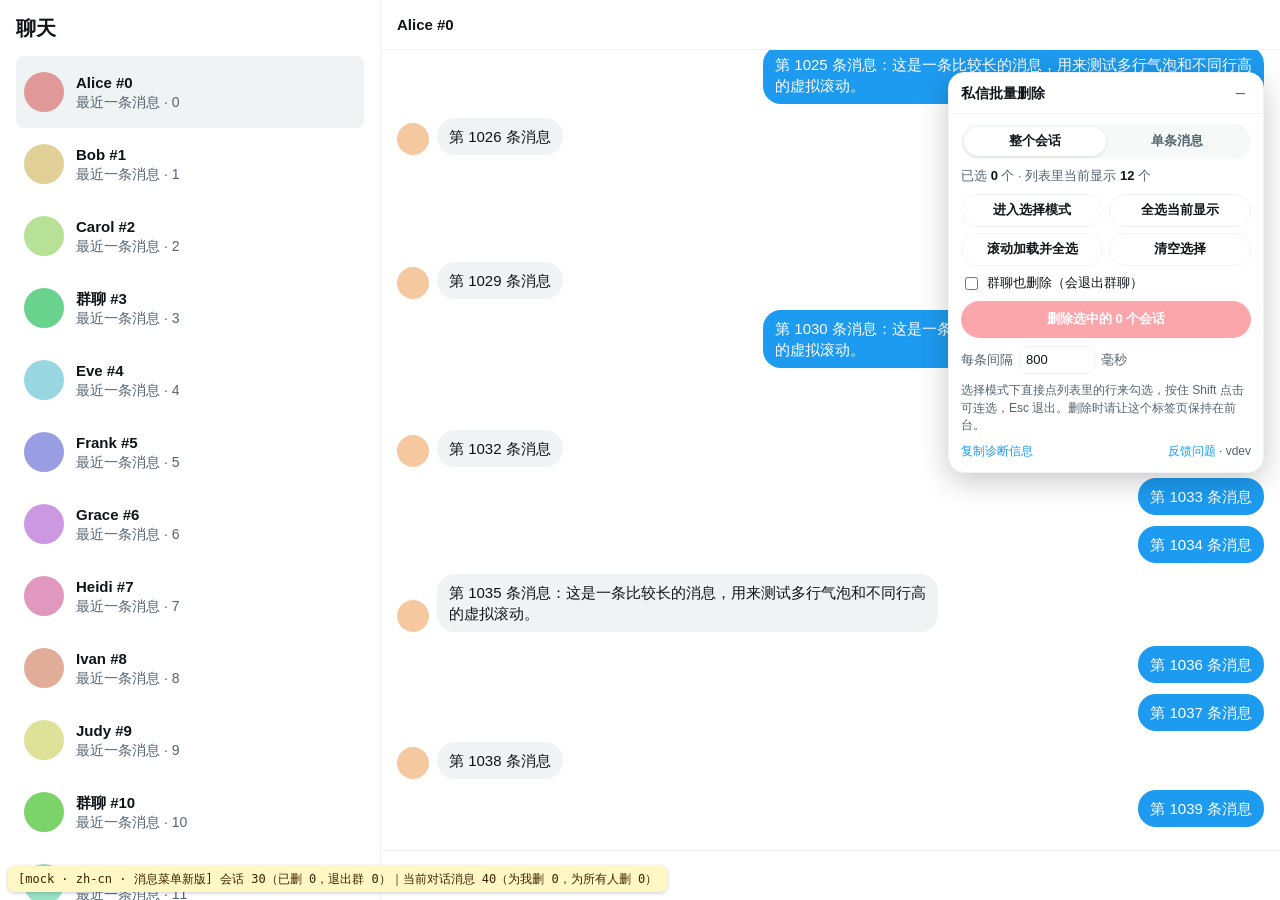
==== test/mock-xchat.html @ 30261ecd "Initial release: DM Bulk Delete for X v1.0.0 Chrome extension and userscript that bulk-delete X (Twi" ====
<!doctype html>
<!-- 本地测试页：仿 X Chat 的页面结构，并按 manifest 里的顺序加载扩展脚本。
     data-xbd-force 让面板在非 /i/chat 路径下也显示。用法见 README。 -->
<html lang="zh-CN" data-xbd-force>
  <head>
    <meta charset="utf-8" />
    <title>Mock X Chat</title>
    <style>
      body { margin: 0; background: #fff; } /* 和 x.com 一样给 body 设背景色，面板据此判断深浅色 */
      html.dim body { background: #15202b; }
      #mock-status { position: fixed; left: 8px; bottom: 8px; z-index: 10; max-width: 70vw; padding: 4px 10px; border-radius: 6px;
        background: #fff8c5; color: #3b2300; font: 12px/1.5 ui-monospace, Menlo, monospace; box-shadow: 0 1px 4px rgba(0,0,0,.2); }
    </style>
  </head>
  <body>
    <div id="chat-host"></div>
    <div id="mock-status"></div>
    <script src="mock-xchat.js"></script>
    <script>
      // 默认按 manifest 顺序加载扩展源码；?userscript 改为加载打包好的油猴脚本；?demo=… 摆出截图用的界面状态
      const query = new URLSearchParams(location.search);
      const files = query.has('userscript')
        ? ['../dist/x-dm-bulk-delete.user.js']
        : ['labels.js', 'core.js', 'xchat.js', 'ui.js', 'main.js'].map((f) => '../x-dm-bulk-delete/src/' + f);
      if (query.has('demo')) {
        files.push('demo.js');
        document.getElementById('mock-status').hidden = true;
        // 截图里显示真实版本号；消息截图把面板放到左边，别挡住右侧自己发的消息
        if (query.get('version')) window.GM_info = { script: { version: query.get('version') } };
        const panel = query.get('demo') === 'msg' ? { left: 36, top: 96 } : {};
        localStorage.setItem('xbdSettings', JSON.stringify({ panel }));
      }
      for (const src of files) {
        const s = document.createElement('script');
        s.src = src;
        s.async = false;
        document.body.append(s);
      }
    </script>
  </body>
</html>
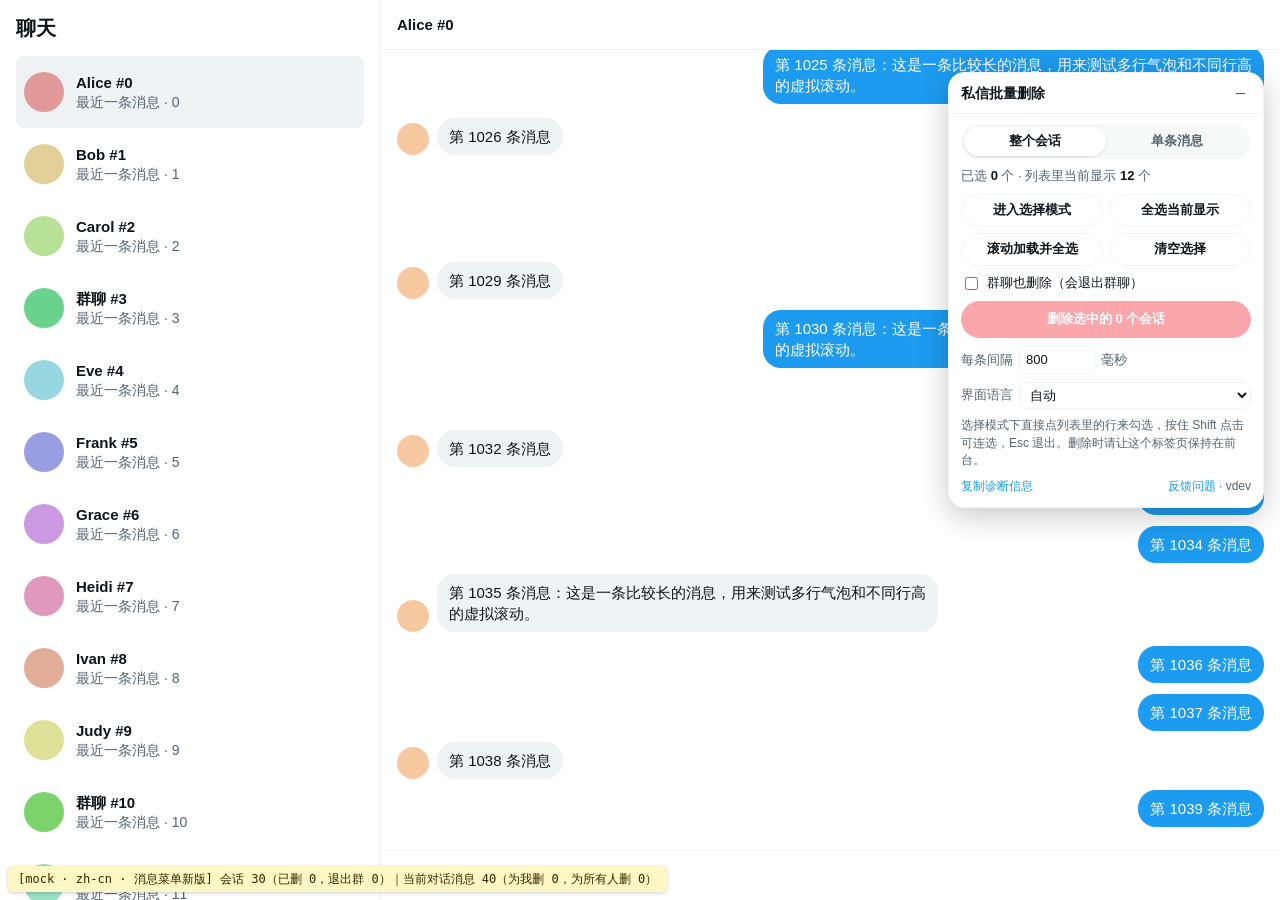
==== commit 33c66720: "v1.1.0: English interface, auto-detected from X's language - Panel, logs and failure reasons are now" ====
--- a/test/mock-xchat.html
+++ b/test/mock-xchat.html
@@ -21,7 +21,7 @@
       const query = new URLSearchParams(location.search);
       const files = query.has('userscript')
         ? ['../dist/x-dm-bulk-delete.user.js']
-        : ['labels.js', 'core.js', 'xchat.js', 'ui.js', 'main.js'].map((f) => '../x-dm-bulk-delete/src/' + f);
+        : ['labels.js', 'core.js', 'i18n.js', 'xchat.js', 'ui.js', 'main.js'].map((f) => '../x-dm-bulk-delete/src/' + f);
       if (query.has('demo')) {
         files.push('demo.js');
         document.getElementById('mock-status').hidden = true;
